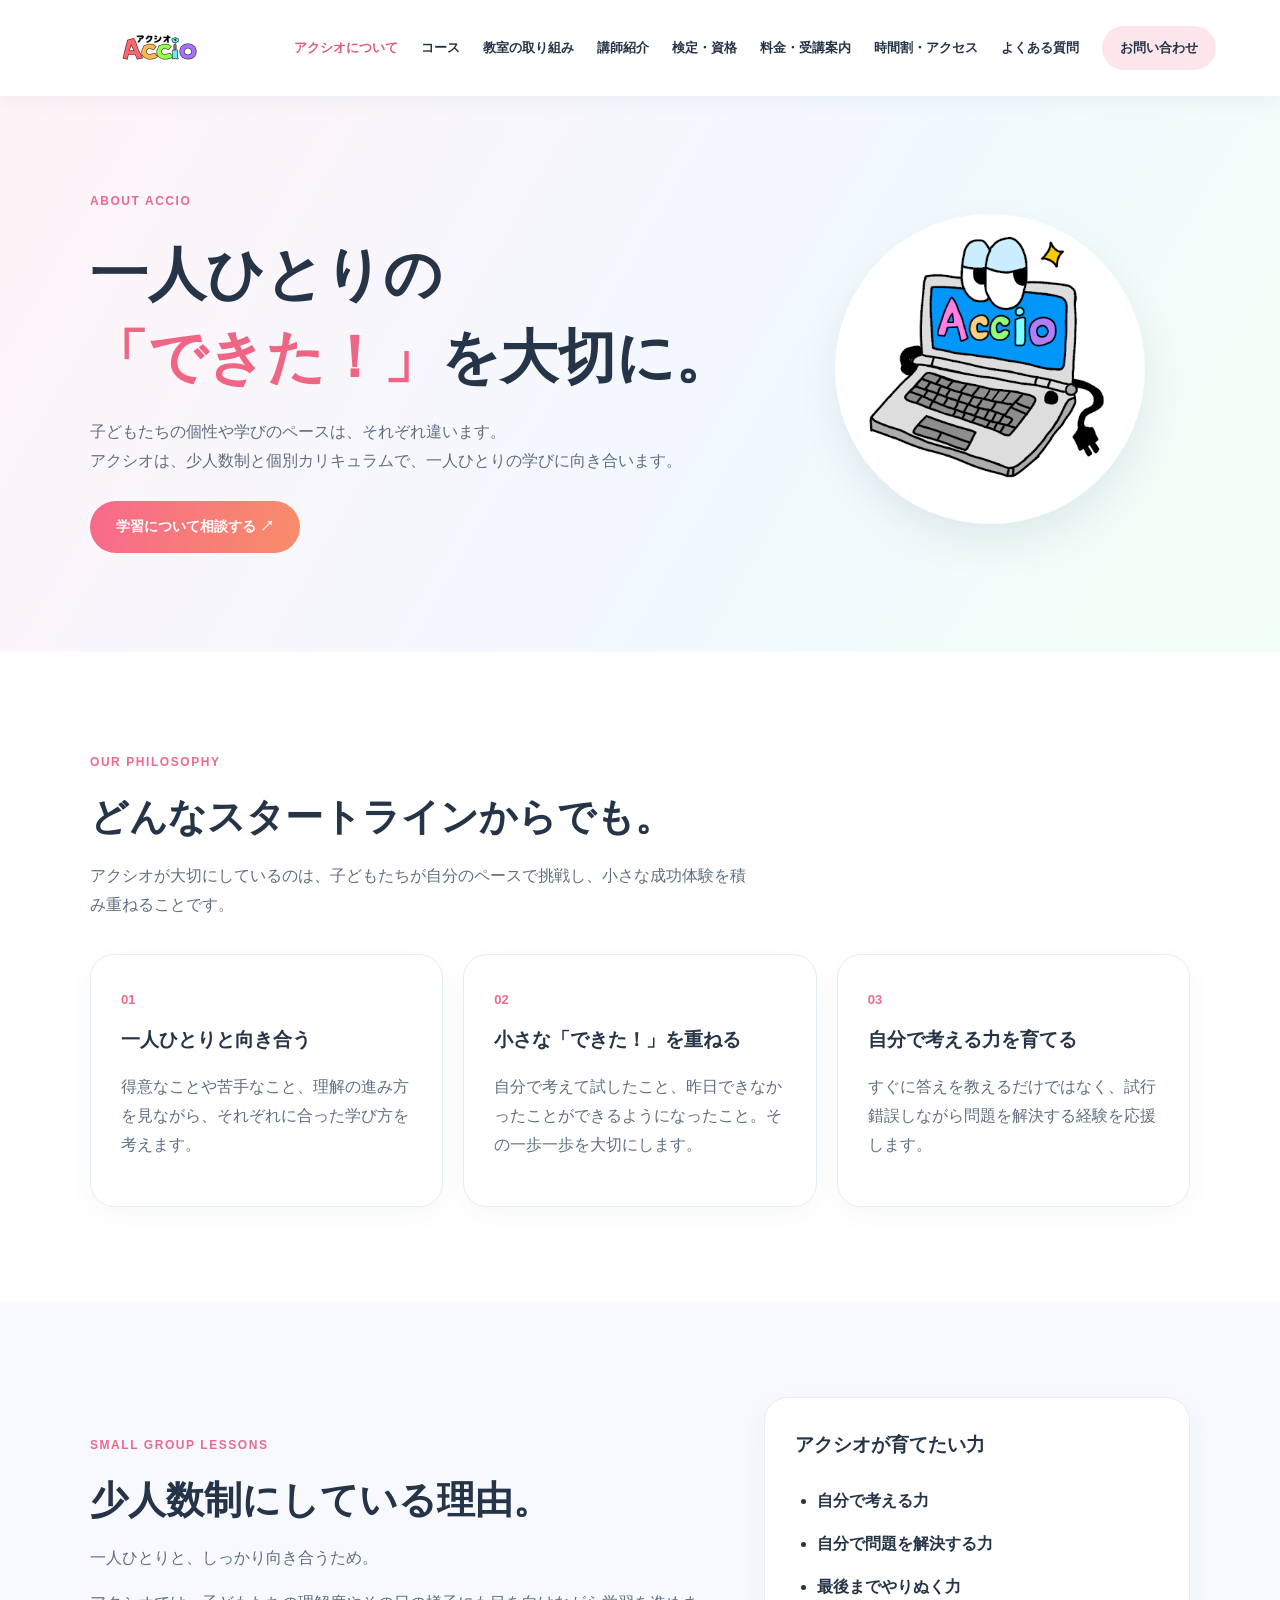
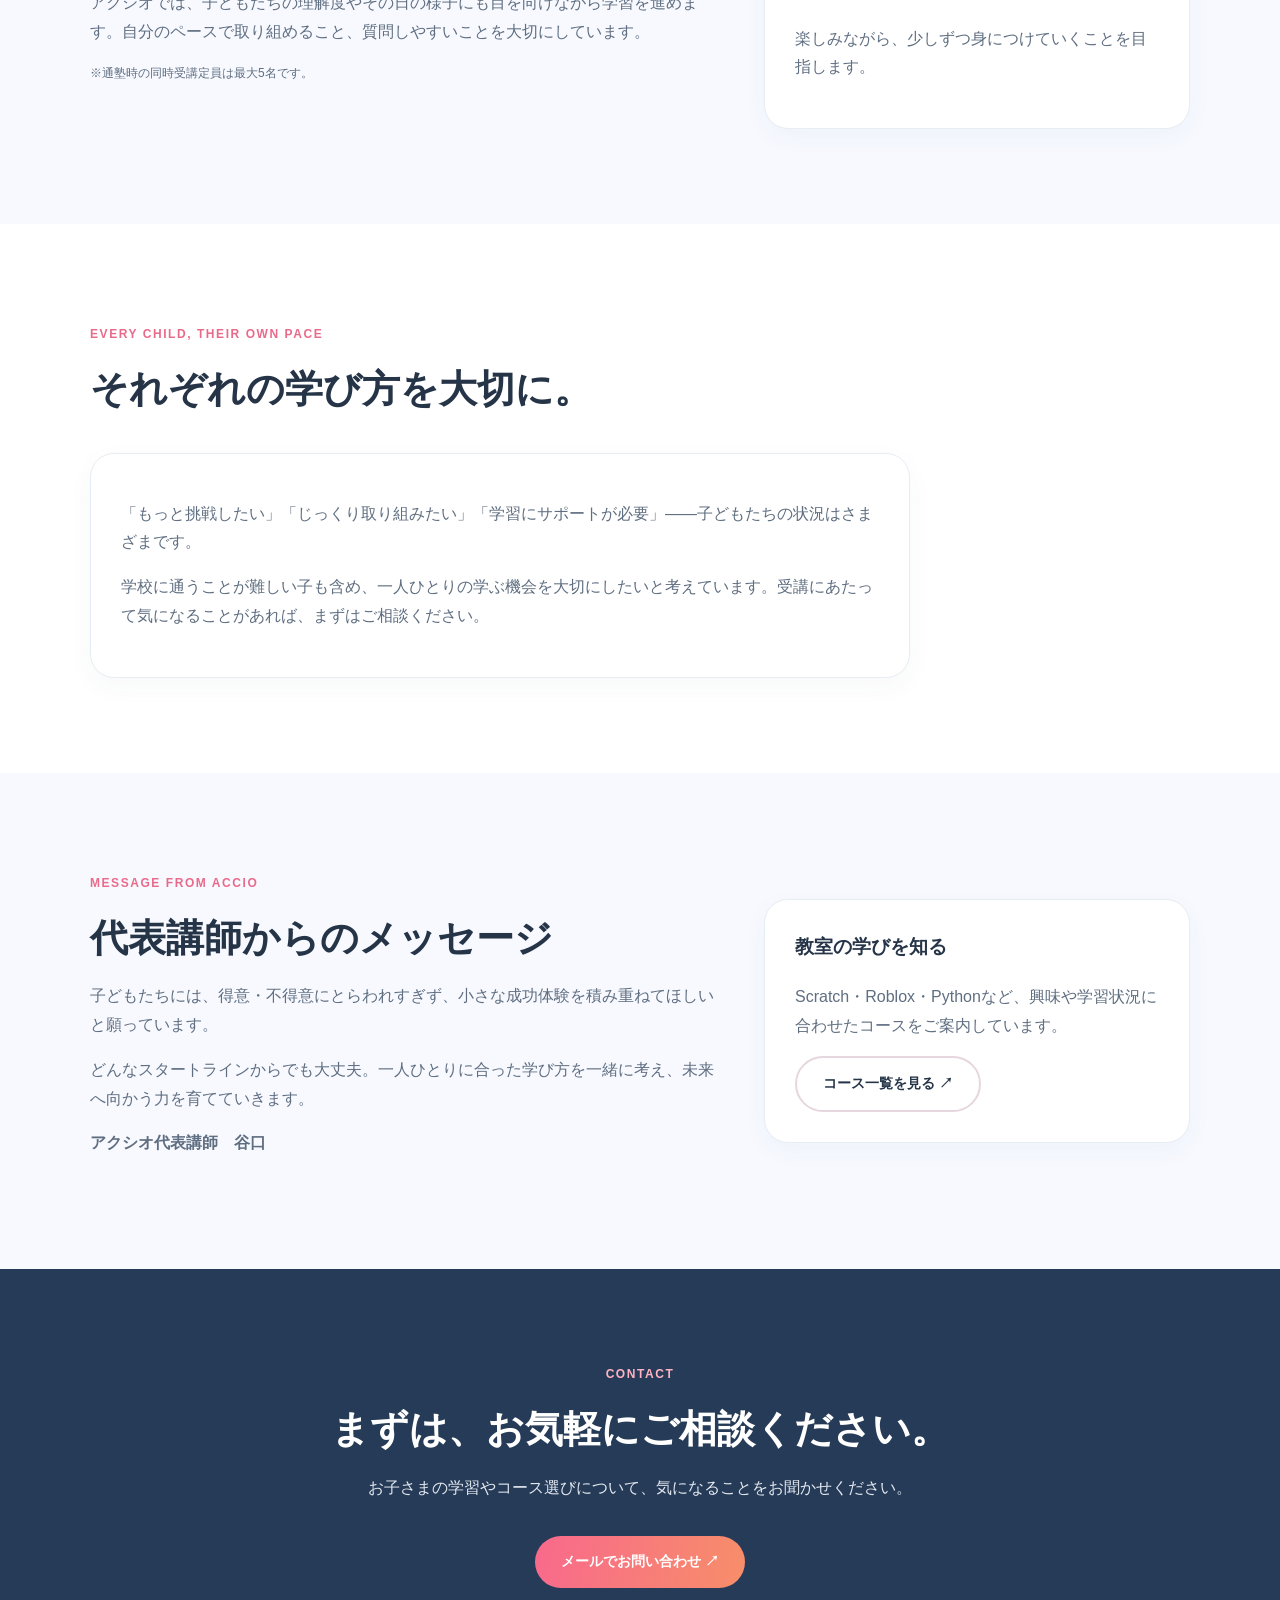
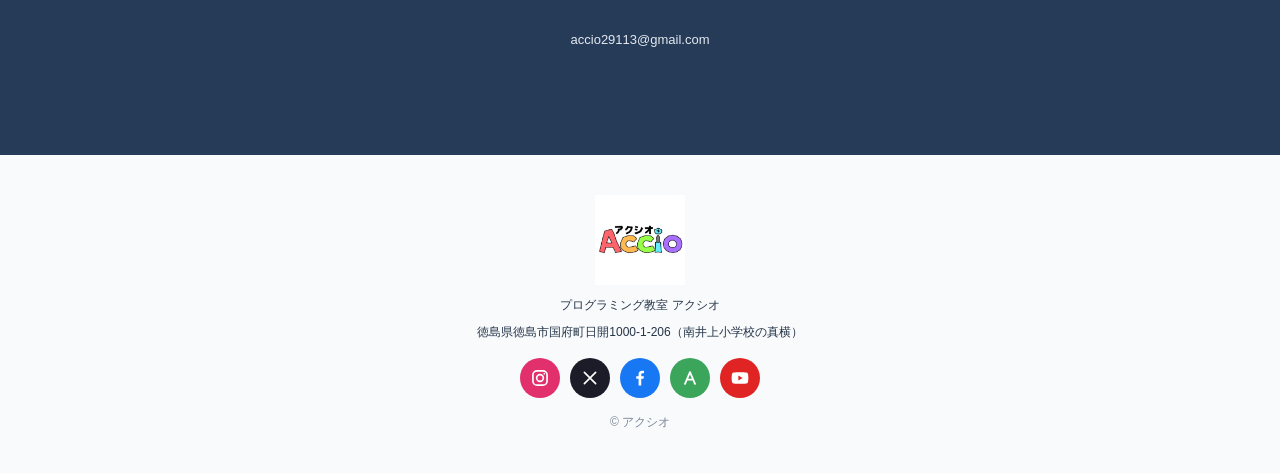
==== about.html @ 7e1538ef "Add files via upload" ====
<!doctype html>
<html lang="ja"><head><meta charset="UTF-8"><meta name="viewport" content="width=device-width,initial-scale=1"><meta name="description" content="プログラミング教室アクシオの教育方針。少人数制と個別カリキュラムで、一人ひとりの学びを支えます。"><title>アクシオについて｜プログラミング教室 アクシオ</title><link rel="icon" type="image/png" href="assets/character.png"><link rel="stylesheet" href="style.css"></head>
<body><header class="header"><a class="brand" href="index.html"><img src="assets/logo.png" alt="プログラミング教室 アクシオ ロゴ"></a><button class="menu" aria-expanded="false" aria-controls="nav">☰ メニュー</button><nav id="nav"><a href="about.html" aria-current="page">アクシオについて</a><a href="courses.html">コース</a><a href="activities.html">教室の取り組み</a><a href="instructor.html">講師紹介</a><a href="exams.html">検定・資格</a><a href="fees.html">料金・受講案内</a><a href="access.html">時間割・アクセス</a><a href="faq.html">よくある質問</a><a class="nav-cta" href="index.html#contact">お問い合わせ</a></nav></header>
<main><section class="about-hero"><div class="about-hero-inner"><div><span class="eyebrow">ABOUT ACCIO</span><h1>一人ひとりの<br><span>「できた！」</span>を大切に。</h1><p>子どもたちの個性や学びのペースは、それぞれ違います。<br>アクシオは、少人数制と個別カリキュラムで、一人ひとりの学びに向き合います。</p><a class="btn primary" href="index.html#contact">学習について相談する ↗</a></div><div class="about-character"><img src="assets/character.png" alt="アクシオのオリジナルパソコンキャラクター"></div></div></section>
<section class="section"><div class="section-heading"><span class="eyebrow">OUR PHILOSOPHY</span><h2>どんなスタートラインからでも。</h2><p>アクシオが大切にしているのは、子どもたちが自分のペースで挑戦し、小さな成功体験を積み重ねることです。</p></div><div class="about-values"><article class="about-value"><span class="about-number">01</span><h3>一人ひとりと向き合う</h3><p>得意なことや苦手なこと、理解の進み方を見ながら、それぞれに合った学び方を考えます。</p></article><article class="about-value"><span class="about-number">02</span><h3>小さな「できた！」を重ねる</h3><p>自分で考えて試したこと、昨日できなかったことができるようになったこと。その一歩一歩を大切にします。</p></article><article class="about-value"><span class="about-number">03</span><h3>自分で考える力を育てる</h3><p>すぐに答えを教えるだけではなく、試行錯誤しながら問題を解決する経験を応援します。</p></article></div></section>
<section class="section section-soft"><div class="about-split"><div><span class="eyebrow">SMALL GROUP LESSONS</span><h2>少人数制にしている理由。</h2><p>一人ひとりと、しっかり向き合うため。</p><p>アクシオでは、子どもたちの理解度やその日の様子にも目を向けながら学習を進めます。自分のペースで取り組めること、質問しやすいことを大切にしています。</p><p class="about-note">※通塾時の同時受講定員は最大5名です。</p></div><div class="about-panel"><h3>アクシオが育てたい力</h3><ul><li>自分で考える力</li><li>自分で問題を解決する力</li><li>最後までやりぬく力</li></ul><p>楽しみながら、少しずつ身につけていくことを目指します。</p></div></div></section>
<section class="section"><div class="section-heading"><span class="eyebrow">EVERY CHILD, THEIR OWN PACE</span><h2>それぞれの学び方を大切に。</h2></div><div class="about-message"><p>「もっと挑戦したい」「じっくり取り組みたい」「学習にサポートが必要」——子どもたちの状況はさまざまです。</p><p>学校に通うことが難しい子も含め、一人ひとりの学ぶ機会を大切にしたいと考えています。受講にあたって気になることがあれば、まずはご相談ください。</p></div></section>
<section class="section section-soft"><div class="about-split"><div><span class="eyebrow">MESSAGE FROM ACCIO</span><h2>代表講師からのメッセージ</h2><p>子どもたちには、得意・不得意にとらわれすぎず、小さな成功体験を積み重ねてほしいと願っています。</p><p>どんなスタートラインからでも大丈夫。一人ひとりに合った学び方を一緒に考え、未来へ向かう力を育てていきます。</p><p><strong>アクシオ代表講師　谷口</strong></p></div><div class="about-panel"><h3>教室の学びを知る</h3><p>Scratch・Roblox・Pythonなど、興味や学習状況に合わせたコースをご案内しています。</p><a class="btn ghost" href="courses.html">コース一覧を見る ↗</a></div></div></section>
<section class="contact"><div class="contact-inner"><span class="eyebrow">CONTACT</span><h2>まずは、お気軽にご相談ください。</h2><p>お子さまの学習やコース選びについて、気になることをお聞かせください。</p><a class="btn primary" href="mailto:accio29113@gmail.com?subject=%E9%80%9A%E5%A1%BE%E3%81%AE%E3%81%94%E7%9B%B8%E8%AB%87">メールでお問い合わせ ↗</a><p class="contact-mail">accio29113@gmail.com</p></div></section></main><footer><img src="assets/logo.png" alt="アクシオ"><p>プログラミング教室 アクシオ</p><p class="foot-addr">徳島県徳島市国府町日開1000-1-206（南井上小学校の真横）</p><ul class="sns" aria-label="アクシオの公式SNS"><li><a href="https://www.instagram.com/accio29113/" target="_blank" rel="noopener noreferrer" aria-label="Instagram" title="Instagram" style="background:#e1306c"><svg viewBox="0 0 24 24" width="20" height="20" fill="none" stroke="#fff" stroke-width="2" stroke-linecap="round"><rect x="3.5" y="3.5" width="17" height="17" rx="5"/><circle cx="12" cy="12" r="4"/><circle cx="17.2" cy="6.8" r="1" fill="#fff" stroke="none"/></svg></a></li><li><a href="https://x.com/accio29113" target="_blank" rel="noopener noreferrer" aria-label="X" title="X" style="background:#1c1c28"><svg viewBox="0 0 24 24" width="18" height="18" fill="none" stroke="#fff" stroke-width="2.2" stroke-linecap="round"><path d="M4.5 4.5l15 15M19.5 4.5l-15 15"/></svg></a></li><li><a href="https://www.facebook.com/accio29113" target="_blank" rel="noopener noreferrer" aria-label="Facebook" title="Facebook" style="background:#1877f2"><svg viewBox="0 0 24 24" width="20" height="20" fill="#fff"><path d="M13.5 21v-8h2.7l.5-3.2h-3.2V7.8c0-.9.4-1.6 1.7-1.6h1.6V3.4c-.3 0-1.3-.2-2.4-.2-2.5 0-4.1 1.5-4.1 4.2v2.4H7.5V13h2.8v8z"/></svg></a></li><li><a href="https://ameblo.jp/bz178love54/" target="_blank" rel="noopener noreferrer" aria-label="アメブロ" title="アメブロ" style="background:#3ba55c"><svg viewBox="0 0 24 24" width="20" height="20" fill="none" stroke="#fff" stroke-width="2.2" stroke-linecap="round" stroke-linejoin="round"><path d="M6 19L12 5l6 14M8.5 14h7"/></svg></a></li><li><a href="https://www.youtube.com/@accio29113" target="_blank" rel="noopener noreferrer" aria-label="YouTube" title="YouTube" style="background:#e02424"><svg viewBox="0 0 24 24" width="20" height="20" fill="#fff"><path d="M21.6 7.2a2.5 2.5 0 0 0-1.8-1.8C18.2 5 12 5 12 5s-6.2 0-7.8.4A2.5 2.5 0 0 0 2.4 7.2C2 8.8 2 12 2 12s0 3.2.4 4.8a2.5 2.5 0 0 0 1.8 1.8C5.8 19 12 19 12 19s6.2 0 7.8-.4a2.5 2.5 0 0 0 1.8-1.8c.4-1.6.4-4.8.4-4.8s0-3.2-.4-4.8zM10 15V9l5.2 3z"/></svg></a></li></ul><p class="note">© アクシオ</p></footer><script src="script.js"></script></body></html>
---- style.css ----
:root{--ink:#253447;--muted:#66758a;--pink:#ff677b;--blue:#39bde9;--green:#8cdd62;--paper:#fff;--soft:#f7f9ff}*{box-sizing:border-box}html{scroll-behavior:smooth}body{margin:0;color:var(--ink);font-family:'Yu Gothic','Hiragino Kaku Gothic ProN',Meiryo,sans-serif;line-height:1.8}a{color:inherit;text-decoration:none}.header{height:90px;display:flex;align-items:center;justify-content:space-between;padding:8px max(5%,calc((100vw - 1180px)/2));background:#fff;position:sticky;top:0;z-index:20;box-shadow:0 3px 20px #243b5510}.brand img{width:170px;height:70px;object-fit:contain}.header nav{display:flex;align-items:center;gap:23px;font-size:13px;font-weight:700}.header nav a:hover{color:#ed627d}.nav-cta{padding:10px 18px;border-radius:99px;background:#fce5eb}.menu{display:none}.hero{min-height:600px;background:linear-gradient(125deg,#fff8fa 0%,#f4f8ff 55%,#effef9 100%);display:grid;grid-template-columns:1.2fr 1fr;align-items:center;gap:30px;padding:70px max(7%,calc((100vw - 1100px)/2));overflow:hidden}.eyebrow{font-size:12px;font-weight:900;letter-spacing:.13em;color:#e96b8b}.hero h1{font-size:clamp(42px,5.3vw,74px);line-height:1.34;letter-spacing:.02em;margin:22px 0}.hero h1 em{font-style:normal;color:#ef6684}.hero-copy>p{font-size:17px;color:#526176}.hero-actions{display:flex;gap:12px;flex-wrap:wrap;margin:30px 0}.btn{display:inline-block;padding:13px 26px;border-radius:99px;font-size:14px;font-weight:800;transition:transform .2s,box-shadow .2s}.btn:hover{transform:translateY(-2px);box-shadow:0 8px 20px #23354720}.primary{background:linear-gradient(100deg,#f8698c,#f78e69);color:#fff}.ghost{border:2px solid #e6d7df;background:white}.hero-tags{display:flex;flex-wrap:wrap;gap:9px}.hero-tags span{font-size:12px;background:#fff;border-radius:99px;padding:5px 12px;color:#617086}.hero-art{position:relative;min-height:400px;display:grid;place-items:center}.hero-art img{width:min(90%,400px);z-index:2;border-radius:50%;box-shadow:0 24px 50px #394c7020}.orb{position:absolute;border-radius:50%}.orb-a{width:390px;height:390px;background:#d9f3ff;right:-60px;top:0}.orb-b{width:220px;height:220px;background:#ffe3eb;left:0;bottom:0}.bubble{position:absolute;right:0;bottom:0;background:#fff;border-radius:20px;padding:12px 22px;box-shadow:0 12px 30px #33445520;font-weight:800;z-index:3}.section{padding:95px max(7%,calc((100vw - 1100px)/2))}.section-heading{max-width:660px;margin-bottom:35px}.section-heading.center{text-align:center;margin:0 auto 42px}.section h2,.contact h2{font-size:clamp(27px,3vw,42px);line-height:1.5;margin:12px 0}.section-heading p,.section p{color:#5f6e80}.feature-grid{display:grid;grid-template-columns:repeat(3,1fr);gap:22px}.feature,.course,.info-card,.access-card{background:#fff;border:1px solid #e9edf5;border-radius:23px;padding:27px;box-shadow:0 8px 26px #2c45600a}.feature-icon{width:58px;height:58px;border-radius:18px;display:grid;place-items:center;font-size:28px;font-weight:bold}.pink{background:#ffecf1;color:#ed678a}.blue{background:#e3f6ff;color:#2bafd6}.green{background:#ecffe5;color:#4eaf4c}.feature h3,.course h3{font-size:18px;margin:15px 0 6px}.feature p,.course p{font-size:14px;margin:0}.section-soft{background:var(--soft)}.course-grid{display:grid;grid-template-columns:repeat(5,1fr);gap:16px}.course{position:relative;padding:22px;min-height:230px}.course-emoji{font-size:34px}.course h3{font-size:17px}.course small{display:block;margin-top:12px;color:#748196;font-weight:700}.upcoming{border:2px dashed #ee93aa;background:#fff8fb}.status{position:absolute;right:12px;top:12px;font-size:11px;background:#ffe2eb;color:#d34d75;border-radius:99px;padding:3px 10px;font-weight:800}.info-grid,.access-grid{display:grid;grid-template-columns:repeat(2,1fr);gap:20px}.info-card{padding:34px}.info-card h3{font-size:24px;margin:10px 0}.info-card h3 strong{font-size:36px;color:#ec6786}.highlight{background:#f5fbff;border-color:#d5efff}.price{font-size:34px;font-weight:900;color:#ea6587}.price small{font-size:14px;color:#607185}.note{font-size:12px!important;color:#7b8795!important}.center{text-align:center}.footnote{margin-top:22px}.exam{background:linear-gradient(110deg,#fef6fb,#f3f8ff);display:grid;grid-template-columns:1.3fr .7fr;gap:30px;align-items:center}.exam-art{font-size:100px;text-align:center}.exam-art span{display:block;font-size:17px;font-weight:800}.home-learning{background:#f7fff9;text-align:center}.home-learning>div{max-width:650px;margin:auto}.home-learning .btn{margin-top:15px}.access-card h3{margin-top:0}.contact{padding:90px 20px;background:#263b57;color:#fff;text-align:center}.contact-inner{max-width:720px;margin:auto}.contact .eyebrow{color:#ffb3c3}.contact p{color:#e4e9f1}.contact .btn{margin:18px 0}.contact-mail{font-size:13px}footer{text-align:center;padding:40px 20px;background:#f8fafc}footer img{width:130px;height:70px;object-fit:contain}footer p{font-size:12px;margin:0}@media(max-width:1000px){.course-grid{grid-template-columns:repeat(3,1fr)}.header nav{gap:12px}.header nav a{font-size:11px}}@media(max-width:700px){.header{height:75px;padding:5px 5%}.brand img{width:125px;height:60px}.menu{display:block;background:#fff;border:1px solid #e1e6ef;border-radius:12px;padding:8px 12px;font-weight:700}.header nav{display:none;position:absolute;top:75px;left:0;right:0;background:#fff;flex-direction:column;align-items:stretch;padding:18px 6% 25px;box-shadow:0 12px 22px #1a2c4019}.header nav.open{display:flex}.header nav a{font-size:14px;padding:9px}.hero{grid-template-columns:1fr;padding:50px 7% 45px;gap:0}.hero-copy>p{font-size:15px}.hero-art{min-height:300px}.hero-art img{width:min(75%,300px)}.orb-a{width:260px;height:260px;right:0}.orb-b{width:130px;height:130px}.bubble{right:0;bottom:0;font-size:12px}.section{padding:65px 6%}.feature-grid,.info-grid,.access-grid,.exam{grid-template-columns:1fr}.course-grid{grid-template-columns:repeat(2,1fr);gap:12px}.course{min-height:215px;padding:18px}.course h3{font-size:15px}.course p{font-size:12px}.course small{font-size:11px}.exam-art{font-size:60px}.exam-art span{font-size:14px}}@media(max-width:360px){.course-grid{grid-template-columns:1fr}.course{min-height:0}}

/* Ver.2: course artwork supplied by Accio */
.course-image{display:flex;align-items:center;justify-content:center;width:100%;height:112px;border-radius:15px;background:#fff;overflow:hidden;padding:8px}
.course-image img{display:block;width:100%;height:100%;object-fit:contain}
.course{min-height:290px}
.course.upcoming .course-image{background:#fff9fc}
.course-title{font-size:clamp(25px,2.7vw,37px)!important;text-wrap:balance;overflow-wrap:normal}
.home-learning p{max-width:610px;margin:12px auto;text-wrap:balance}
@media(max-width:700px){.course-image{height:95px;padding:5px}.course{min-height:270px}.course-title{font-size:clamp(23px,5.7vw,32px)!important}.home-learning p{max-width:30em}}
@media(max-width:360px){.course{min-height:0}.course-image{height:140px}}

/* Ver.3 About Accio */
.about-more{margin-top:32px}.about-hero{background:linear-gradient(120deg,#fff4f8,#f2f9ff 58%,#f2fff5);padding:90px max(7%,calc((100vw - 1100px)/2))}.about-hero-inner{display:grid;grid-template-columns:1.25fr .75fr;gap:35px;align-items:center}.about-hero h1{font-size:clamp(35px,4.5vw,60px);line-height:1.45;margin:18px 0}.about-hero h1 span{color:#ef6684}.about-hero p{color:#5f6e80;max-width:630px;margin-bottom:26px}.about-character{text-align:center}.about-character img{max-width:100%;width:310px;border-radius:50%;box-shadow:0 18px 40px #263b5717}.about-values{display:grid;grid-template-columns:repeat(3,1fr);gap:20px}.about-value,.about-panel,.about-message{border-radius:24px;background:#fff;padding:30px;border:1px solid #e7edf4;box-shadow:0 8px 26px #2c45600a}.about-value h3{font-size:19px;margin:9px 0}.about-value p,.about-panel p,.about-message p{color:#5f6e80}.about-number{font-size:13px;font-weight:900;color:#ec6b8b}.about-split{display:grid;grid-template-columns:1.2fr .8fr;gap:35px;align-items:center}.about-panel{background:#fff}.about-panel h3{margin-top:0}.about-panel li{padding:7px 0;font-weight:700}.about-panel ul{padding-left:22px}.about-note{font-size:12px}.about-message{max-width:820px}.header nav a[aria-current="page"]{color:#df5d80}@media(max-width:700px){.about-hero{padding:55px 7%}.about-hero-inner,.about-split,.about-values{grid-template-columns:1fr}.about-character img{width:220px}.about-value,.about-panel,.about-message{padding:24px}}

/* Ver.4: prominent About CTA and course details */
.about-cta{background:linear-gradient(110deg,#f66d3e,#ed8747);color:#fff;border:0;font-size:16px;font-weight:900;padding:16px 32px;box-shadow:0 8px 22px #d9683850;display:inline-flex;align-items:center;gap:12px;justify-content:center}
.about-cta:hover,.about-cta:focus-visible{transform:translateY(-5px);box-shadow:0 16px 30px #d9683866}
.about-cta:focus-visible,.course-card-link:focus-visible{outline:3px solid #2465b8;outline-offset:4px}
.course-card-link{display:block;height:100%;color:inherit}.course-card-link:hover .course-more{text-decoration:underline}.course-more{display:block;font-size:12px;color:#cf5576;font-weight:800;margin-top:12px}.course-all-link{margin:38px 0 0}
.courses-hero{padding:78px max(7%,calc((100vw - 1100px)/2));background:linear-gradient(120deg,#fff4f8,#f2f9ff 60%,#f2fff5)}.courses-hero h1{font-size:clamp(32px,4.5vw,56px);line-height:1.4;margin:14px 0}.courses-hero p{max-width:680px;color:#526176}.course-jump{display:flex;flex-wrap:wrap;gap:10px;margin-top:25px}.course-jump a{background:white;border:1px solid #e8dce6;border-radius:99px;padding:7px 15px;font-size:13px;font-weight:700}.course-jump a:hover{background:#fff0f4}
.course-details{display:grid;gap:24px}.detail-card{display:grid;grid-template-columns:190px 1fr;gap:30px;background:white;border:1px solid #e6edf5;border-radius:24px;padding:30px;scroll-margin-top:110px;box-shadow:0 8px 24px #2c45600b}.detail-image{width:100%;height:190px;object-fit:contain;border-radius:18px;background:#fbfcff;padding:12px}.detail-card h2{font-size:26px;margin:0 0 6px}.detail-lead{font-weight:800;color:#e45d7c!important;margin:8px 0}.detail-desc{margin:10px 0;color:#526176}.detail-facts{display:flex;gap:10px;flex-wrap:wrap;margin:18px 0}.detail-facts span{font-size:13px;font-weight:700;background:#f5f7fb;border-radius:9px;padding:6px 12px}.detail-price{font-size:20px;font-weight:900;color:#263b57}.detail-price small{font-size:12px;font-weight:500;color:#64758a}.detail-upcoming{border:2px dashed #e99aaf;background:#fffafd}.detail-disclaimer{font-size:13px;color:#6d7b8d;margin-top:24px}
@media(max-width:700px){.about-cta{font-size:14px;padding:15px 20px}.detail-card{grid-template-columns:1fr;padding:22px;gap:14px}.detail-image{height:160px}.detail-card h2{font-size:22px}.courses-hero{padding:55px 6%}.course-jump{gap:7px}.course-jump a{font-size:12px;padding:6px 11px}}
@media(prefers-reduced-motion:reduce){.about-cta{transition:none}.about-cta:hover{transform:none}}

/* Ver.5: fees page */
.fee-hero{text-align:center;padding:110px 20px 70px;background:linear-gradient(135deg,#f7f3ff,#fff4ee)}.fee-hero h1{font-size:clamp(2rem,4vw,3.3rem);margin:12px 0}.fee-hero p{color:#576072}.fee-table-wrap{max-width:850px;margin:0 auto 22px;overflow-x:auto;border:1px solid #e9e7ee;border-radius:20px;background:white;box-shadow:0 8px 30px #182b4d0b}.fee-table{width:100%;border-collapse:collapse;text-align:left}.fee-table th{background:#fff3e8;color:#6c3d20}.fee-table th,.fee-table td{padding:15px 22px;border-bottom:1px solid #f0edf1}.fee-table tbody tr:last-child td{border-bottom:0}.fee-table td:last-child{font-weight:700;white-space:nowrap}.fee-caution{font-size:.9rem;color:#687181;text-align:center;max-width:800px;margin:16px auto 26px}.fee-step-grid{display:grid;grid-template-columns:repeat(3,minmax(0,1fr));gap:20px}.fee-step{background:white;border-radius:22px;padding:28px;box-shadow:0 8px 25px #1c2a4508}.fee-step-num{font-weight:800;color:#e76b41}.fee-step h3{margin:10px 0}.fee-self{display:grid;grid-template-columns:1fr 2fr;align-items:center;gap:28px;max-width:850px;margin:0 auto;padding:32px;background:#fff5ed;border-radius:24px}.fee-self-price{font-size:2.5rem;font-weight:800;color:#d65d33}.fee-self-price small{font-size:1rem}@media(max-width:700px){.fee-step-grid,.fee-self{grid-template-columns:1fr}.fee-hero{padding:95px 20px 55px}.fee-table th,.fee-table td{padding:12px 10px;font-size:.87rem}.fee-table td:last-child{white-space:normal}.fee-self{padding:22px}}

/* Ver.6 exams page */
.exam-detail-hero{background:linear-gradient(135deg,#fff3e7,#f4f6ff)}
.exam-detail-grid{display:grid;grid-template-columns:repeat(2,minmax(0,1fr));gap:24px;max-width:1050px;margin:0 auto}
.exam-detail-card{background:#fff;border:1px solid #e8e8e8;border-radius:22px;padding:32px;box-shadow:0 10px 30px rgba(24,32,56,.06)}
.exam-detail-card h3{font-size:1.3rem;line-height:1.5;margin:12px 0}
.exam-detail-card p{line-height:1.9}
.exam-detail-mark{color:#e66c41;font-size:2rem;font-weight:800}.exam-detail-mark span{font-size:.7rem;letter-spacing:.13em;vertical-align:middle}
.exam-detail-note{font-weight:700;color:#a34b29}
@media(max-width:720px){.exam-detail-grid{grid-template-columns:1fr}.exam-detail-card{padding:24px}}

/* Ver.7: 教室の取り組み */
.activities-hero{background:linear-gradient(135deg,#fff4e8,#fff7fa 55%,#eefaff)}
.activity-grid{display:grid;grid-template-columns:repeat(3,minmax(0,1fr));gap:22px}
.activity-card{position:relative;background:white;border:1px solid #f0e9e8;border-radius:24px;padding:30px;box-shadow:0 10px 28px #2534470a}
.activity-number{color:#e66c41;font-size:25px;font-weight:900}.activity-number span{font-size:10px;letter-spacing:.08em;vertical-align:middle}
.activity-symbol{display:grid;place-items:center;width:68px;height:68px;margin-top:18px;border-radius:20px;background:#fff0e5;color:#e86b3d;font-size:36px}
.activity-card:nth-child(2) .activity-symbol{background:#f5eaff;color:#9466c4}.activity-card:nth-child(3) .activity-symbol{background:#e9f8ff;color:#4ba5ce}
.activity-card h3{font-size:21px;margin:20px 0 10px}.activity-card p{margin:0;font-size:14px;line-height:1.95}
.activity-note{max-width:900px;margin:26px auto 0;font-size:13px;text-align:center}
.activity-highlight{max-width:1040px;margin:auto;display:grid;grid-template-columns:1.3fr .7fr;gap:35px;align-items:center}
.activity-highlight-art{text-align:center}.activity-highlight-art img{width:min(100%,270px);border-radius:50%;box-shadow:0 16px 40px #25344718}
.activity-link{margin-top:18px;background:#e96547;color:white;box-shadow:0 7px 18px #e9654726}
@media(max-width:760px){.activity-grid,.activity-highlight{grid-template-columns:1fr}.activity-card{padding:24px}.activity-highlight-art img{width:200px}}
@media(min-width:701px) and (max-width:1120px){.header{padding-left:3%;padding-right:3%}.header nav{gap:10px}.header nav a{font-size:11px}}

/* Ver.8: 講師紹介 */
.instructor-hero{background:linear-gradient(135deg,#effaff,#fff5f6 55%,#fff7e8)}
.instructor-intro{display:grid;grid-template-columns:minmax(210px,.75fr) minmax(0,1.25fr);gap:55px;align-items:center;max-width:1050px;margin:auto}
.instructor-visual{text-align:center;background:linear-gradient(140deg,#e8f7ff,#fff0f2);border-radius:30px;padding:38px 22px}.instructor-visual img{width:min(100%,260px);border-radius:50%;box-shadow:0 12px 30px #25344715}.instructor-visual p{font-size:12px;color:#66758a;margin:14px 0 0}.instructor-role{font-weight:800;color:#d85c4b!important}.instructor-intro h2{margin-top:8px}.instructor-intro p{line-height:2}
.instructor-cards{display:grid;grid-template-columns:repeat(2,minmax(0,1fr));gap:24px;max-width:1000px;margin:auto}.instructor-card{background:#fff;border:1px solid #e9edf5;border-radius:24px;padding:32px;box-shadow:0 8px 25px #25344709}.instructor-card-icon{display:grid;place-items:center;background:#fff0e8;color:#e96547;border-radius:18px;width:60px;height:60px;font-size:30px;font-weight:800}.instructor-card:nth-child(2) .instructor-card-icon{background:#e7f6ff;color:#39a7cf}.instructor-card h3{font-size:21px}.instructor-values{display:grid;grid-template-columns:repeat(3,minmax(0,1fr));gap:20px}.instructor-values article{border:1px solid #e9edf5;border-radius:22px;padding:25px}.instructor-values strong{color:#e96547;font-size:25px}.instructor-values h3{margin:10px 0}.instructor-note{margin:30px auto 0;max-width:900px;font-size:12px;text-align:center}.instructor-links{display:flex;gap:12px;justify-content:center;flex-wrap:wrap;margin-top:26px}.instructor-btn{background:#e96547;color:white;box-shadow:0 7px 18px #e9654726}.instructor-btn:hover{transform:translateY(-4px);box-shadow:0 12px 24px #e9654740}
@media(max-width:760px){.instructor-intro,.instructor-cards,.instructor-values{grid-template-columns:1fr}.instructor-intro{gap:26px}.instructor-visual{max-width:360px;margin:auto}.instructor-card{padding:24px}}
@media(min-width:701px) and (max-width:1200px){.header nav{gap:8px}.header nav a{font-size:10px}.header{padding-left:2%;padding-right:2%}}

/* Ver.9: shared detail-page hero scale, matching course and fee pages */
.page-hero{padding:110px max(7%,calc((100vw - 1100px)/2)) 80px;min-height:285px;display:flex;flex-direction:column;justify-content:center}
.page-hero h1{font-size:clamp(32px,4.5vw,56px);line-height:1.4;margin:14px 0;font-weight:900;letter-spacing:.01em}
.page-hero p{font-size:16px;line-height:1.9;color:#526176;max-width:760px;margin:0}
/* Fees already uses a centered heading: keep that alignment */
.fee-hero{align-items:center;text-align:center}
.access-detail-hero{background:linear-gradient(120deg,#edfaff,#fff5f8 55%,#fff8ed)}
.access-detail-grid{display:grid;grid-template-columns:repeat(2,minmax(0,1fr));gap:24px}
.access-detail-card{background:#fff;border:1px solid #e8edf4;border-radius:24px;padding:32px;box-shadow:0 8px 26px #2c45600a}
.access-detail-card h2{font-size:clamp(24px,3vw,34px);margin:8px 0 16px}
.access-detail-card p{color:#526176}
.access-detail-card .access-label{font-weight:800;color:#d95c53}
.access-notice{margin-top:24px;font-size:13px;color:#66758a}
.access-info-grid{display:grid;grid-template-columns:repeat(3,minmax(0,1fr));gap:20px}
.access-info-grid article{border:1px solid #e8edf4;border-radius:20px;padding:24px;background:#fff}
.access-info-grid h3{margin-top:0}
.access-page-link{display:inline-flex;margin-top:18px}
@media(max-width:760px){.page-hero{padding:75px 7% 60px;min-height:240px}.page-hero p{font-size:14px}.access-detail-grid,.access-info-grid{grid-template-columns:1fr}.access-detail-card{padding:24px}}

/* Ver.10: all detail-page hero headings align consistently */
.fee-hero{align-items:stretch;text-align:left;padding-left:max(7%,calc((100vw - 1100px)/2));padding-right:max(7%,calc((100vw - 1100px)/2))}
.fee-hero p{max-width:760px}
@media(max-width:760px){.fee-hero{padding:75px 7% 60px}}
/* FAQ */
.faq-layout{max-width:950px;margin:0 auto}.faq-group{margin-bottom:38px}.faq-group h2{font-size:clamp(23px,3vw,30px);margin-bottom:18px}.faq-item{border:1px solid #e7eaf2;border-radius:16px;background:white;margin-bottom:12px;overflow:hidden}.faq-item summary{cursor:pointer;padding:19px 24px;font-weight:800;list-style:none;display:flex;align-items:center;justify-content:space-between;gap:16px}.faq-item summary::-webkit-details-marker{display:none}.faq-item summary:after{content:"＋";color:#e96547;font-size:23px;font-weight:700}.faq-item[open] summary:after{content:"−"}.faq-answer{padding:0 24px 20px;color:#526176;line-height:1.9}.faq-answer p{margin:0}.faq-item[open]{border-color:#f1b59c;box-shadow:0 6px 18px #25344708}.faq-hero{background:linear-gradient(120deg,#f1f9ff,#fff6ee 55%,#fff1f8)}.faq-note{font-size:13px;color:#66758a;max-width:950px;margin:0 auto}

/* Ver.11: larger school branding, instructor portrait */
.header{min-height:96px;height:auto}
.brand{display:flex;align-items:center;flex:0 0 auto}
.brand img{width:190px;height:80px}
footer img{width:175px;height:90px}
.instructor-visual img{width:min(100%,300px);height:auto;aspect-ratio:3/4;object-fit:cover;border-radius:20px}
.instructor-visual p{font-size:18px;font-weight:900;color:#253447}
@media(max-width:1200px) and (min-width:701px){.brand img{width:170px;height:75px}.header nav{gap:7px}}
@media(max-width:700px){.header{min-height:78px}.brand img{width:145px;height:68px}.header nav{top:78px}footer img{width:160px;height:84px}}

.notice-bar{background:#eaf8fe;padding:14px 5%;text-align:center}.notice-bar p{margin:0;font-size:15px}.notice-bar b{background:#39bde9;color:#fff;border-radius:99px;padding:2px 14px;margin-right:12px;font-size:13px}
.sns{display:flex;gap:10px;justify-content:center;list-style:none;margin:14px 0;padding:0}.sns a{width:40px;height:40px;border-radius:50%;display:flex;align-items:center;justify-content:center}
.foot-addr{margin:6px 0 0}

.hero h1{font-family:'Mochiy Pop One','Yu Gothic','Hiragino Kaku Gothic ProN',sans-serif;font-weight:400;font-size:clamp(34px,4.6vw,62px);line-height:1.45}
.primary,.about-cta{background:linear-gradient(100deg,#f8698c,#f78e69);color:#fff}
.btn.primary,.about-cta,.activity-link,.instructor-btn{position:relative;overflow:hidden;isolation:isolate}
.btn.primary::after,.about-cta::after,.activity-link::after,.instructor-btn::after{content:"";position:absolute;top:0;left:-70%;width:45%;height:100%;background:linear-gradient(100deg,transparent,rgba(255,255,255,.6),transparent);transform:skewX(-20deg);animation:accio-shine 3.4s ease-in-out infinite;pointer-events:none}
@keyframes accio-shine{0%{left:-70%}55%,100%{left:130%}}
@media (prefers-reduced-motion:reduce){.btn.primary::after,.about-cta::after,.activity-link::after,.instructor-btn::after{animation:none;display:none}}

.cmp{max-width:1000px;margin:0 auto;color:#4a4560;line-height:1.7}
.cmp-sr{position:absolute;width:1px;height:1px;overflow:hidden;clip:rect(0 0 0 0);white-space:nowrap}
.cmp-table{width:100%;max-width:1000px;margin:0 auto;border-collapse:separate;border-spacing:8px;table-layout:fixed}
.cmp-table th,.cmp-table td{color:#4a4560;padding:14px 18px;border-radius:16px;vertical-align:middle;text-align:left}
.cmp-corner{width:18%;background:transparent}
.cmp-h{color:#fff;text-align:center!important;font-size:clamp(16px,2.4vw,22px);padding:14px!important}
.cmp-h1{background:#f7b9d0}.cmp-h2{background:#9cc8ee}
.cmp-table th.cmp-k{background:#d9cdf2;color:#5b4a94;font-weight:bold;text-align:center!important;font-size:clamp(13px,1.8vw,17px)}
.cmp-k2{background:#c9b6ee}
.cmp-a{background:#fff0f6;border:2px solid #f7d3e2}
.cmp-b{background:#eef6fd;border:2px solid #cfe3f5}
.cmp-c{background:#e9defa;border:2px solid #d3c3f2;text-align:center!important}
.cmp-c span{display:inline-block;background:#fff;color:#6a54a8;font-weight:bold;border-radius:30px;padding:4px 16px;margin:4px}
.cmp-table small{display:block;font-size:.85em;color:#7a7590}
.cmp-table strong{color:#4a4560;display:block;margin-top:6px}.cmp-table strong:first-child{margin-top:0}
.cmp-big{font-size:1.25em;font-weight:bold}.cmp-pk{color:#d4608f}.cmp-bl{color:#3b86c4}
.cmp-none{text-align:center!important;color:#9aa}

.cmp-more a{display:inline-block;background:#7a62b8;color:#fff;text-decoration:none;padding:10px 26px;border-radius:30px}

/* スマホ：行ごとのカードに切り替え */
@media (max-width:700px){
  .cmp-table,.cmp-table tbody,.cmp-table tr,.cmp-table th,.cmp-table td{display:block;width:auto}
  .cmp-table thead{position:absolute;width:1px;height:1px;overflow:hidden}
  .cmp-table{border-spacing:0}
  .cmp-table tr{margin-bottom:18px}
  .cmp-table th.cmp-k{border-radius:16px 16px 0 0;padding:10px}
  .cmp-table td{border-radius:0;margin-top:4px}
  .cmp-table tr td:last-child{border-radius:0 0 16px 16px}
  .cmp-table td[data-label]::before{content:attr(data-label);display:block;font-weight:bold;font-size:.8em;margin-bottom:4px}
  .cmp-a::before{color:#d4608f}.cmp-b::before{color:#3b86c4}
  .cmp-none{text-align:left!important}
}
.activity-link,.instructor-btn{background:linear-gradient(100deg,#f8698c,#f78e69);color:#fff}
.exam-photo{display:block;width:100%;height:auto;aspect-ratio:16/9;object-fit:cover;border-radius:16px;margin:0 0 18px}
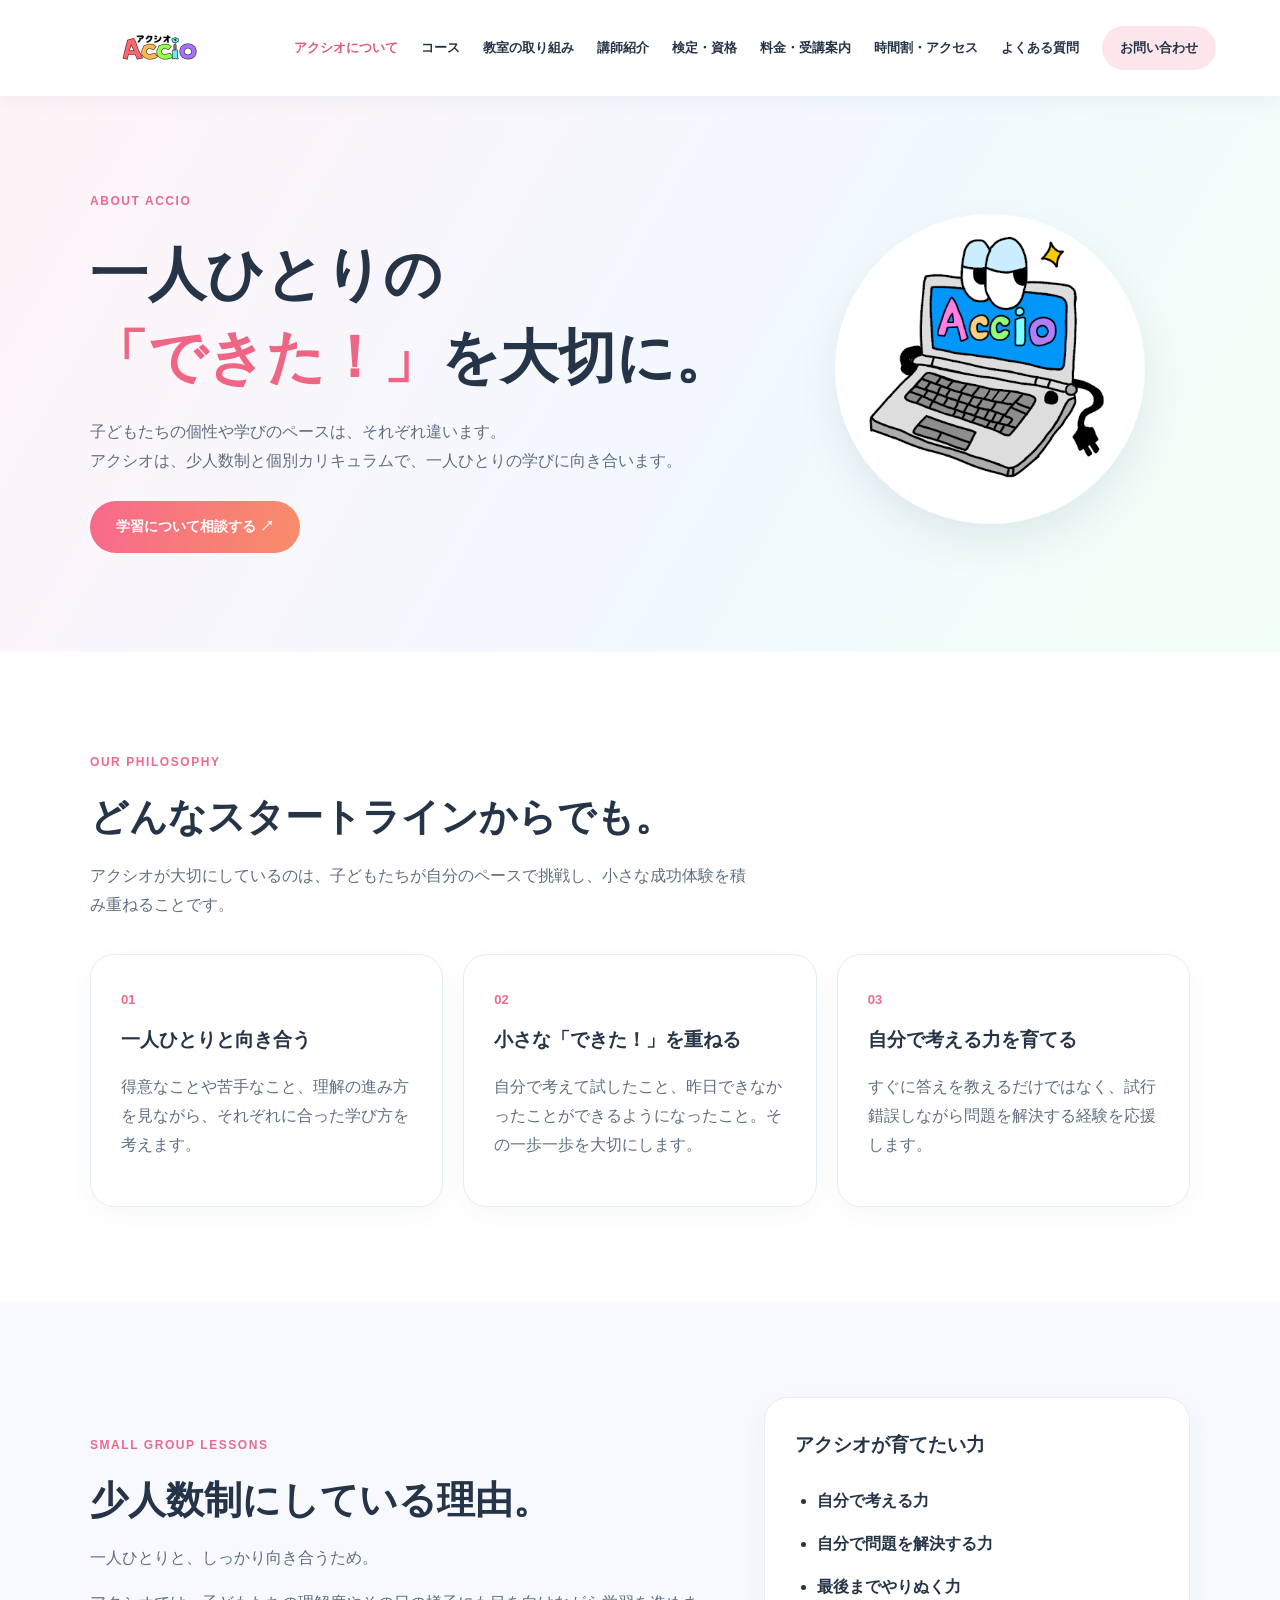
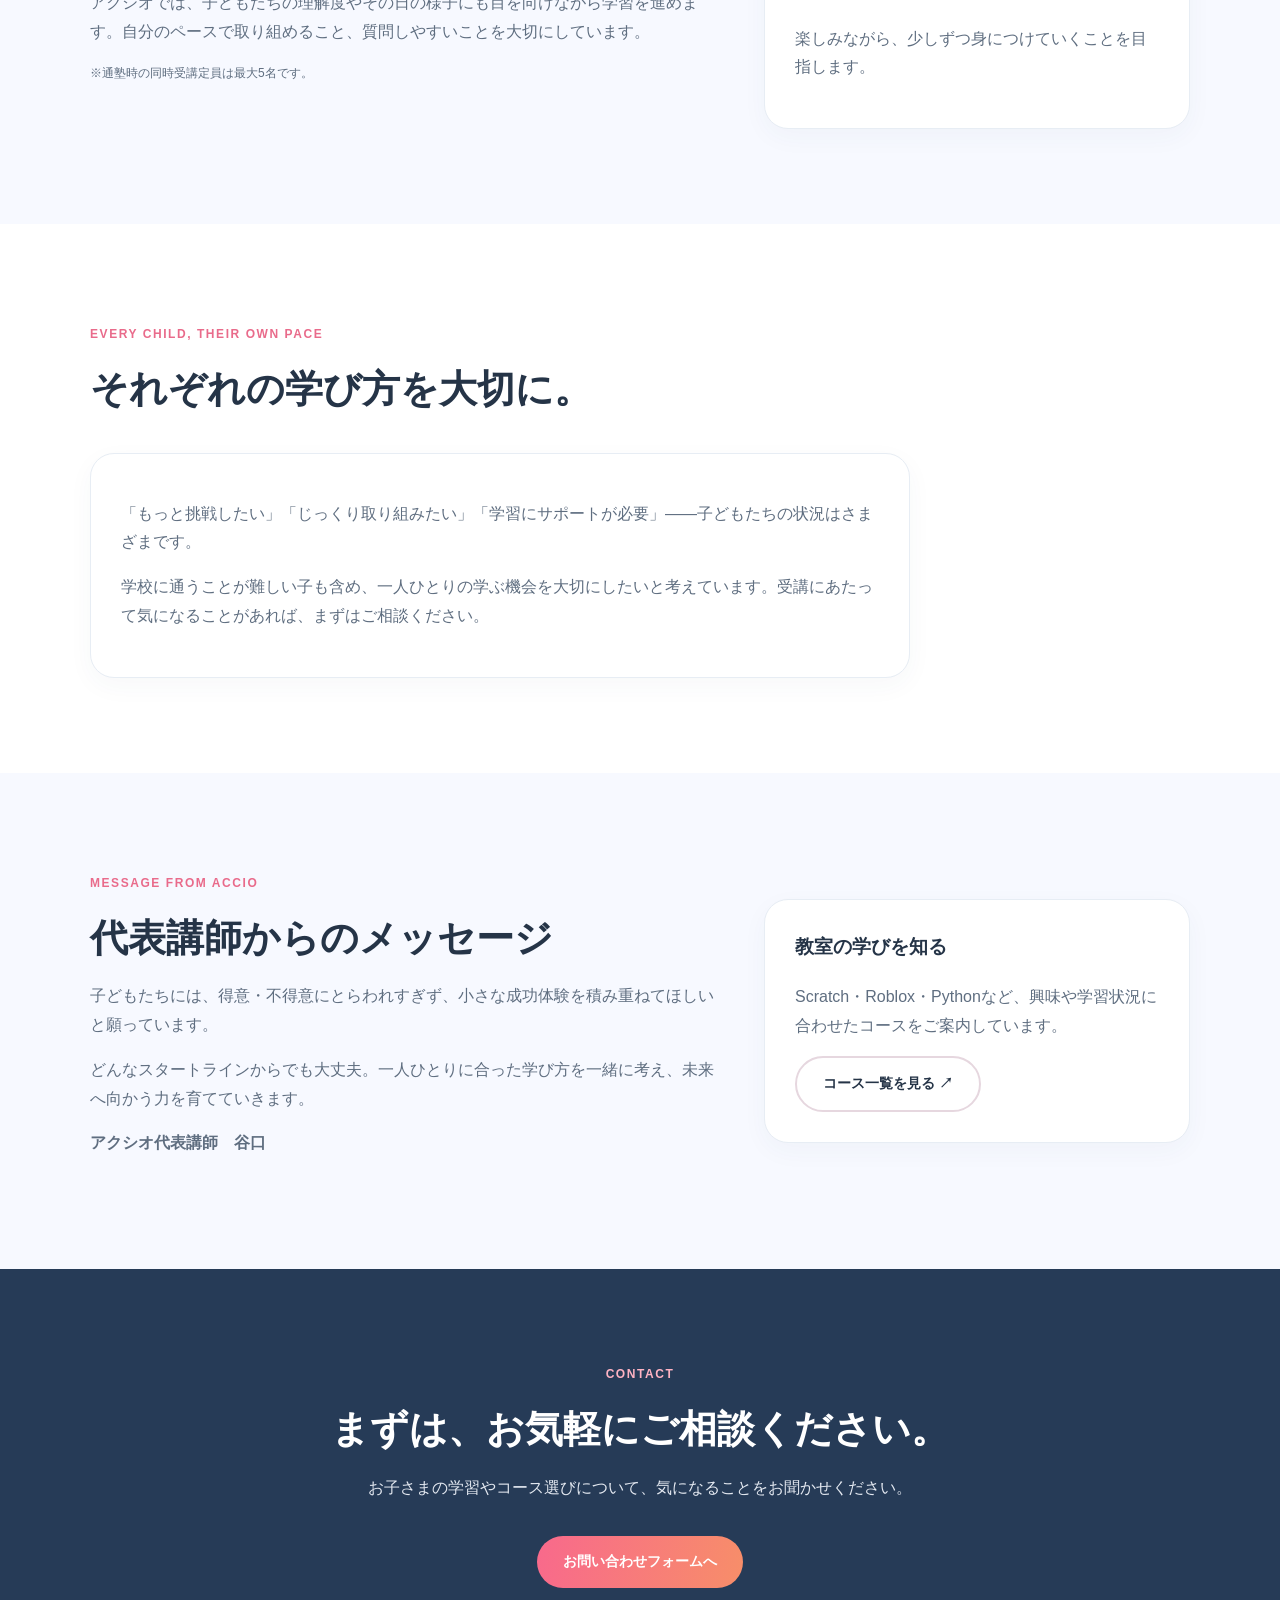
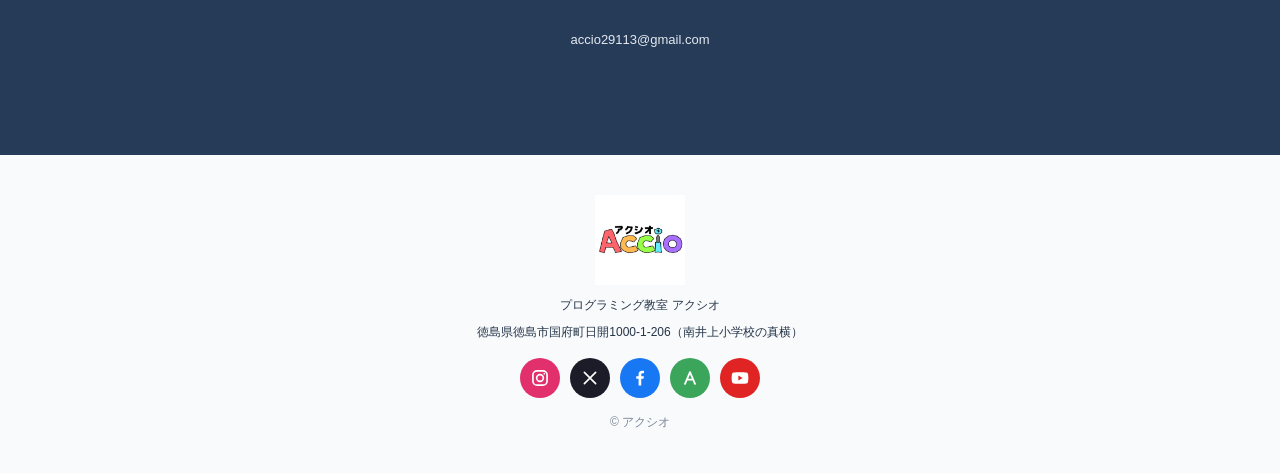
==== commit 4e1c8a98: "Add files via upload" ====
--- a/about.html
+++ b/about.html
@@ -1,9 +1,9 @@
 <!doctype html>
 <html lang="ja"><head><meta charset="UTF-8"><meta name="viewport" content="width=device-width,initial-scale=1"><meta name="description" content="プログラミング教室アクシオの教育方針。少人数制と個別カリキュラムで、一人ひとりの学びを支えます。"><title>アクシオについて｜プログラミング教室 アクシオ</title><link rel="icon" type="image/png" href="assets/character.png"><link rel="stylesheet" href="style.css"></head>
-<body><header class="header"><a class="brand" href="index.html"><img src="assets/logo.png" alt="プログラミング教室 アクシオ ロゴ"></a><button class="menu" aria-expanded="false" aria-controls="nav">☰ メニュー</button><nav id="nav"><a href="about.html" aria-current="page">アクシオについて</a><a href="courses.html">コース</a><a href="activities.html">教室の取り組み</a><a href="instructor.html">講師紹介</a><a href="exams.html">検定・資格</a><a href="fees.html">料金・受講案内</a><a href="access.html">時間割・アクセス</a><a href="faq.html">よくある質問</a><a class="nav-cta" href="index.html#contact">お問い合わせ</a></nav></header>
-<main><section class="about-hero"><div class="about-hero-inner"><div><span class="eyebrow">ABOUT ACCIO</span><h1>一人ひとりの<br><span>「できた！」</span>を大切に。</h1><p>子どもたちの個性や学びのペースは、それぞれ違います。<br>アクシオは、少人数制と個別カリキュラムで、一人ひとりの学びに向き合います。</p><a class="btn primary" href="index.html#contact">学習について相談する ↗</a></div><div class="about-character"><img src="assets/character.png" alt="アクシオのオリジナルパソコンキャラクター"></div></div></section>
+<body><header class="header"><a class="brand" href="index.html"><img src="assets/logo.png" alt="プログラミング教室 アクシオ ロゴ"></a><button class="menu" aria-expanded="false" aria-controls="nav">☰ メニュー</button><nav id="nav"><a href="about.html" aria-current="page">アクシオについて</a><a href="courses.html">コース</a><a href="activities.html">教室の取り組み</a><a href="instructor.html">講師紹介</a><a href="exams.html">検定・資格</a><a href="fees.html">料金・受講案内</a><a href="access.html">時間割・アクセス</a><a href="faq.html">よくある質問</a><a class="nav-cta" href="contact.html">お問い合わせ</a></nav></header>
+<main><section class="about-hero"><div class="about-hero-inner"><div><span class="eyebrow">ABOUT ACCIO</span><h1>一人ひとりの<br><span>「できた！」</span>を大切に。</h1><p>子どもたちの個性や学びのペースは、それぞれ違います。<br>アクシオは、少人数制と個別カリキュラムで、一人ひとりの学びに向き合います。</p><a class="btn primary" href="contact.html">学習について相談する ↗</a></div><div class="about-character"><img src="assets/character.png" alt="アクシオのオリジナルパソコンキャラクター"></div></div></section>
 <section class="section"><div class="section-heading"><span class="eyebrow">OUR PHILOSOPHY</span><h2>どんなスタートラインからでも。</h2><p>アクシオが大切にしているのは、子どもたちが自分のペースで挑戦し、小さな成功体験を積み重ねることです。</p></div><div class="about-values"><article class="about-value"><span class="about-number">01</span><h3>一人ひとりと向き合う</h3><p>得意なことや苦手なこと、理解の進み方を見ながら、それぞれに合った学び方を考えます。</p></article><article class="about-value"><span class="about-number">02</span><h3>小さな「できた！」を重ねる</h3><p>自分で考えて試したこと、昨日できなかったことができるようになったこと。その一歩一歩を大切にします。</p></article><article class="about-value"><span class="about-number">03</span><h3>自分で考える力を育てる</h3><p>すぐに答えを教えるだけではなく、試行錯誤しながら問題を解決する経験を応援します。</p></article></div></section>
 <section class="section section-soft"><div class="about-split"><div><span class="eyebrow">SMALL GROUP LESSONS</span><h2>少人数制にしている理由。</h2><p>一人ひとりと、しっかり向き合うため。</p><p>アクシオでは、子どもたちの理解度やその日の様子にも目を向けながら学習を進めます。自分のペースで取り組めること、質問しやすいことを大切にしています。</p><p class="about-note">※通塾時の同時受講定員は最大5名です。</p></div><div class="about-panel"><h3>アクシオが育てたい力</h3><ul><li>自分で考える力</li><li>自分で問題を解決する力</li><li>最後までやりぬく力</li></ul><p>楽しみながら、少しずつ身につけていくことを目指します。</p></div></div></section>
 <section class="section"><div class="section-heading"><span class="eyebrow">EVERY CHILD, THEIR OWN PACE</span><h2>それぞれの学び方を大切に。</h2></div><div class="about-message"><p>「もっと挑戦したい」「じっくり取り組みたい」「学習にサポートが必要」——子どもたちの状況はさまざまです。</p><p>学校に通うことが難しい子も含め、一人ひとりの学ぶ機会を大切にしたいと考えています。受講にあたって気になることがあれば、まずはご相談ください。</p></div></section>
 <section class="section section-soft"><div class="about-split"><div><span class="eyebrow">MESSAGE FROM ACCIO</span><h2>代表講師からのメッセージ</h2><p>子どもたちには、得意・不得意にとらわれすぎず、小さな成功体験を積み重ねてほしいと願っています。</p><p>どんなスタートラインからでも大丈夫。一人ひとりに合った学び方を一緒に考え、未来へ向かう力を育てていきます。</p><p><strong>アクシオ代表講師　谷口</strong></p></div><div class="about-panel"><h3>教室の学びを知る</h3><p>Scratch・Roblox・Pythonなど、興味や学習状況に合わせたコースをご案内しています。</p><a class="btn ghost" href="courses.html">コース一覧を見る ↗</a></div></div></section>
-<section class="contact"><div class="contact-inner"><span class="eyebrow">CONTACT</span><h2>まずは、お気軽にご相談ください。</h2><p>お子さまの学習やコース選びについて、気になることをお聞かせください。</p><a class="btn primary" href="mailto:accio29113@gmail.com?subject=%E9%80%9A%E5%A1%BE%E3%81%AE%E3%81%94%E7%9B%B8%E8%AB%87">メールでお問い合わせ ↗</a><p class="contact-mail">accio29113@gmail.com</p></div></section></main><footer><img src="assets/logo.png" alt="アクシオ"><p>プログラミング教室 アクシオ</p><p class="foot-addr">徳島県徳島市国府町日開1000-1-206（南井上小学校の真横）</p><ul class="sns" aria-label="アクシオの公式SNS"><li><a href="https://www.instagram.com/accio29113/" target="_blank" rel="noopener noreferrer" aria-label="Instagram" title="Instagram" style="background:#e1306c"><svg viewBox="0 0 24 24" width="20" height="20" fill="none" stroke="#fff" stroke-width="2" stroke-linecap="round"><rect x="3.5" y="3.5" width="17" height="17" rx="5"/><circle cx="12" cy="12" r="4"/><circle cx="17.2" cy="6.8" r="1" fill="#fff" stroke="none"/></svg></a></li><li><a href="https://x.com/accio29113" target="_blank" rel="noopener noreferrer" aria-label="X" title="X" style="background:#1c1c28"><svg viewBox="0 0 24 24" width="18" height="18" fill="none" stroke="#fff" stroke-width="2.2" stroke-linecap="round"><path d="M4.5 4.5l15 15M19.5 4.5l-15 15"/></svg></a></li><li><a href="https://www.facebook.com/accio29113" target="_blank" rel="noopener noreferrer" aria-label="Facebook" title="Facebook" style="background:#1877f2"><svg viewBox="0 0 24 24" width="20" height="20" fill="#fff"><path d="M13.5 21v-8h2.7l.5-3.2h-3.2V7.8c0-.9.4-1.6 1.7-1.6h1.6V3.4c-.3 0-1.3-.2-2.4-.2-2.5 0-4.1 1.5-4.1 4.2v2.4H7.5V13h2.8v8z"/></svg></a></li><li><a href="https://ameblo.jp/bz178love54/" target="_blank" rel="noopener noreferrer" aria-label="アメブロ" title="アメブロ" style="background:#3ba55c"><svg viewBox="0 0 24 24" width="20" height="20" fill="none" stroke="#fff" stroke-width="2.2" stroke-linecap="round" stroke-linejoin="round"><path d="M6 19L12 5l6 14M8.5 14h7"/></svg></a></li><li><a href="https://www.youtube.com/@accio29113" target="_blank" rel="noopener noreferrer" aria-label="YouTube" title="YouTube" style="background:#e02424"><svg viewBox="0 0 24 24" width="20" height="20" fill="#fff"><path d="M21.6 7.2a2.5 2.5 0 0 0-1.8-1.8C18.2 5 12 5 12 5s-6.2 0-7.8.4A2.5 2.5 0 0 0 2.4 7.2C2 8.8 2 12 2 12s0 3.2.4 4.8a2.5 2.5 0 0 0 1.8 1.8C5.8 19 12 19 12 19s6.2 0 7.8-.4a2.5 2.5 0 0 0 1.8-1.8c.4-1.6.4-4.8.4-4.8s0-3.2-.4-4.8zM10 15V9l5.2 3z"/></svg></a></li></ul><p class="note">© アクシオ</p></footer><script src="script.js"></script></body></html>+<section class="contact"><div class="contact-inner"><span class="eyebrow">CONTACT</span><h2>まずは、お気軽にご相談ください。</h2><p>お子さまの学習やコース選びについて、気になることをお聞かせください。</p><a class="btn primary" href="contact.html">お問い合わせフォームへ</a><p class="contact-mail">accio29113@gmail.com</p></div></section></main><footer><img src="assets/logo.png" alt="アクシオ"><p>プログラミング教室 アクシオ</p><p class="foot-addr">徳島県徳島市国府町日開1000-1-206（南井上小学校の真横）</p><ul class="sns" aria-label="アクシオの公式SNS"><li><a href="https://www.instagram.com/accio29113/" target="_blank" rel="noopener noreferrer" aria-label="Instagram" title="Instagram" style="background:#e1306c"><svg viewBox="0 0 24 24" width="20" height="20" fill="none" stroke="#fff" stroke-width="2" stroke-linecap="round"><rect x="3.5" y="3.5" width="17" height="17" rx="5"/><circle cx="12" cy="12" r="4"/><circle cx="17.2" cy="6.8" r="1" fill="#fff" stroke="none"/></svg></a></li><li><a href="https://x.com/accio29113" target="_blank" rel="noopener noreferrer" aria-label="X" title="X" style="background:#1c1c28"><svg viewBox="0 0 24 24" width="18" height="18" fill="none" stroke="#fff" stroke-width="2.2" stroke-linecap="round"><path d="M4.5 4.5l15 15M19.5 4.5l-15 15"/></svg></a></li><li><a href="https://www.facebook.com/accio29113" target="_blank" rel="noopener noreferrer" aria-label="Facebook" title="Facebook" style="background:#1877f2"><svg viewBox="0 0 24 24" width="20" height="20" fill="#fff"><path d="M13.5 21v-8h2.7l.5-3.2h-3.2V7.8c0-.9.4-1.6 1.7-1.6h1.6V3.4c-.3 0-1.3-.2-2.4-.2-2.5 0-4.1 1.5-4.1 4.2v2.4H7.5V13h2.8v8z"/></svg></a></li><li><a href="https://ameblo.jp/bz178love54/" target="_blank" rel="noopener noreferrer" aria-label="アメブロ" title="アメブロ" style="background:#3ba55c"><svg viewBox="0 0 24 24" width="20" height="20" fill="none" stroke="#fff" stroke-width="2.2" stroke-linecap="round" stroke-linejoin="round"><path d="M6 19L12 5l6 14M8.5 14h7"/></svg></a></li><li><a href="https://www.youtube.com/@accio29113" target="_blank" rel="noopener noreferrer" aria-label="YouTube" title="YouTube" style="background:#e02424"><svg viewBox="0 0 24 24" width="20" height="20" fill="#fff"><path d="M21.6 7.2a2.5 2.5 0 0 0-1.8-1.8C18.2 5 12 5 12 5s-6.2 0-7.8.4A2.5 2.5 0 0 0 2.4 7.2C2 8.8 2 12 2 12s0 3.2.4 4.8a2.5 2.5 0 0 0 1.8 1.8C5.8 19 12 19 12 19s6.2 0 7.8-.4a2.5 2.5 0 0 0 1.8-1.8c.4-1.6.4-4.8.4-4.8s0-3.2-.4-4.8zM10 15V9l5.2 3z"/></svg></a></li></ul><p class="note">© アクシオ</p></footer><script src="script.js"></script></body></html>
--- a/style.css
+++ b/style.css
@@ -141,3 +141,18 @@
 }
 .activity-link,.instructor-btn{background:linear-gradient(100deg,#f8698c,#f78e69);color:#fff}
 .exam-photo{display:block;width:100%;height:auto;aspect-ratio:16/9;object-fit:cover;border-radius:16px;margin:0 0 18px}
+.access-links{grid-column:1/-1;display:flex;gap:16px;justify-content:center;align-items:center;flex-wrap:wrap;margin-top:18px}.access-links .btn{margin:0}
+
+/* お問い合わせページ専用：既存のページには影響しない */
+.contact-page-hero{background:linear-gradient(115deg,#fff3e9 0%,#fff5f7 53%,#f3f8ff 100%)}
+.contact-form-section{background:#f8faff}
+.contact-form-wrap{max-width:800px;margin:0 auto}
+.contact-form-intro{text-align:center;margin-bottom:26px}
+.contact-form-intro h2{margin:0 0 8px}
+.google-contact-form{display:block;width:100%;height:2100px;border:0;background:#fff;border-radius:16px;box-shadow:0 8px 28px #283f5710}
+.form-fallback{text-align:center;font-size:14px;margin:18px 0 36px}
+.form-fallback a,.contact-alt a{color:#d84c72;text-decoration:underline;text-underline-offset:3px;overflow-wrap:anywhere}
+.contact-alt{padding:28px 32px;background:#fff;border:1px solid #e9edf5;border-radius:20px;text-align:center}
+.contact-alt h3{margin:0 0 8px}
+.contact-alt p{margin:0 0 8px}
+@media(max-width:700px){.google-contact-form{height:2250px}.contact-alt{padding:24px 18px}}
